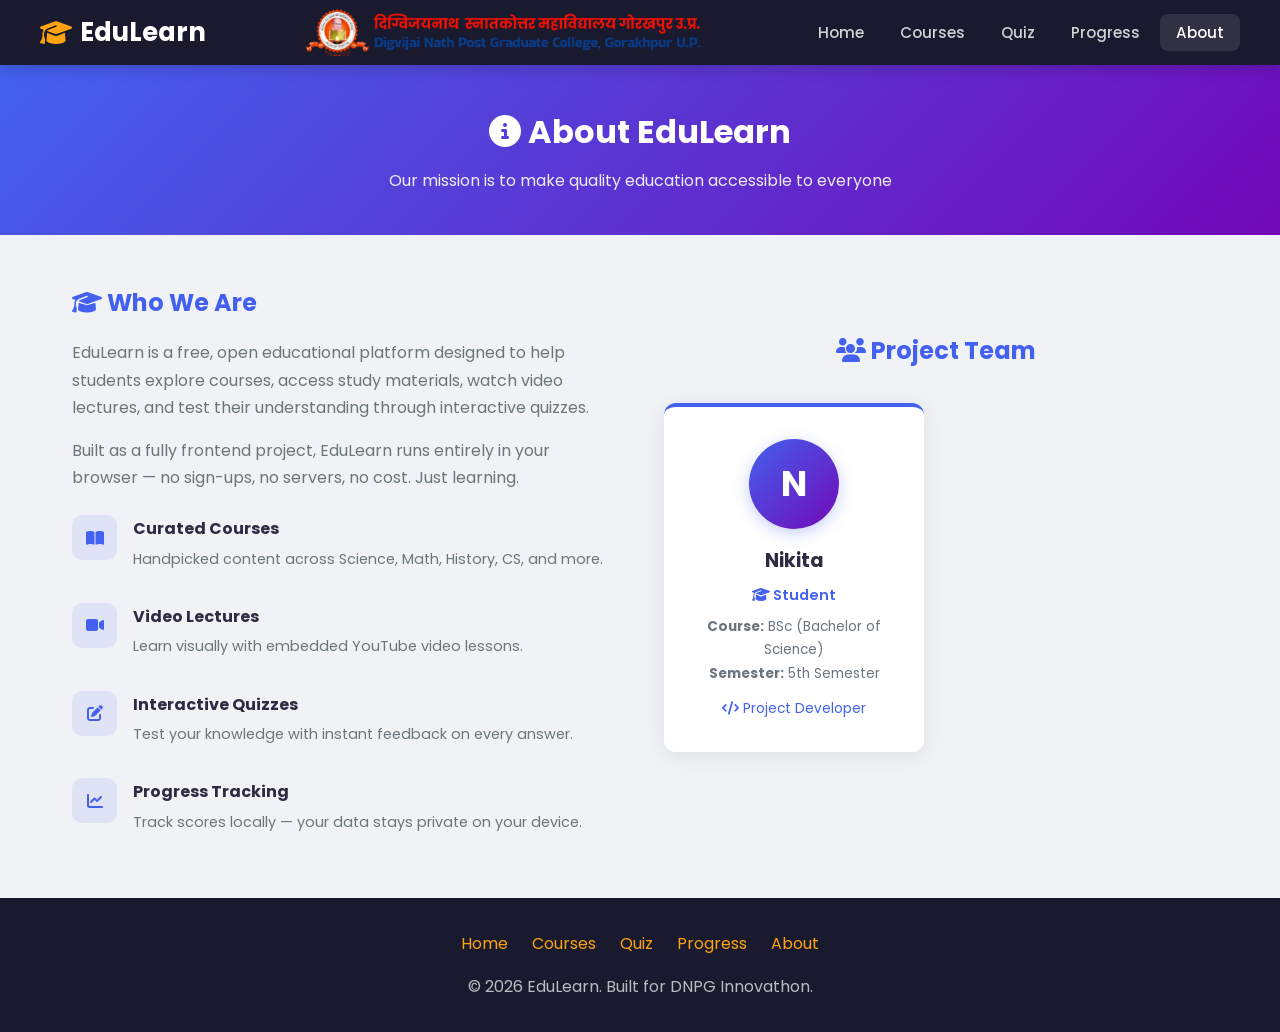
==== about.html @ 2ccb399f "Add files via upload" ====
<!DOCTYPE html>
<html lang="en">
<head>
  <meta charset="UTF-8" />
  <meta name="viewport" content="width=device-width, initial-scale=1.0" />
  <title>EduLearn — About Us</title>
  <link rel="stylesheet" href="style.css" />
  <link rel="stylesheet" href="https://cdnjs.cloudflare.com/ajax/libs/font-awesome/6.5.0/css/all.min.css" />
</head>
<body>
  <!-- College Top Bar -->
  <!-- <div class="top-bar">
    <div class="container">
      <img src="college-logo.png" alt="College Logo" class="college-logo" />
      <span class="college-name">
        दिग्विजयनाथ स्नातकोत्तर महाविद्यालय, गोरखपुर उ.प्र.
        <small>Digvijai Nath Post Graduate College, Gorakhpur U.P.</small>
      </span>
    </div>
  </div> -->

  <nav class="navbar">
    <div class="container">
      <a href="index.html" class="logo"><i class="fas fa-graduation-cap"></i> EduLearn</a>
      <img src="college-logo.png" alt="College Logo" class="college-logo" />
      <button class="hamburger" aria-label="Menu">
        <span></span><span></span><span></span>
      </button>
      <ul class="nav-links">
        <li><a href="index.html">Home</a></li>
        <li><a href="courses.html">Courses</a></li>
        <li><a href="quiz.html">Quiz</a></li>
        <li><a href="progress.html">Progress</a></li>
        <li><a href="about.html">About</a></li>
      </ul>
    </div>
  </nav>

  <div class="page-header">
    <h1><i class="fas fa-info-circle"></i> About EduLearn</h1>
    <p>Our mission is to make quality education accessible to everyone</p>
  </div>

  <main>
    <section class="section">
      <div class="about-content">
        <!-- Left: About Text -->
        <div class="about-text">
          <h2><i class="fas fa-graduation-cap"></i> Who We Are</h2>
          <p>
            EduLearn is a free, open educational platform designed to help students 
            explore courses, access study materials, watch video lectures, and test 
            their understanding through interactive quizzes.
          </p>
          <p>
            Built as a fully frontend project, EduLearn runs entirely in your browser 
            — no sign-ups, no servers, no cost. Just learning.
          </p>

          <div class="features-list">
            <div class="feature-item">
              <div class="feature-icon"><i class="fas fa-book-open"></i></div>
              <div>
                <h4>Curated Courses</h4>
                <p>Handpicked content across Science, Math, History, CS, and more.</p>
              </div>
            </div>
            <div class="feature-item">
              <div class="feature-icon"><i class="fas fa-video"></i></div>
              <div>
                <h4>Video Lectures</h4>
                <p>Learn visually with embedded YouTube video lessons.</p>
              </div>
            </div>
            <div class="feature-item">
              <div class="feature-icon"><i class="fas fa-pen-to-square"></i></div>
              <div>
                <h4>Interactive Quizzes</h4>
                <p>Test your knowledge with instant feedback on every answer.</p>
              </div>
            </div>
            <div class="feature-item">
              <div class="feature-icon"><i class="fas fa-chart-line"></i></div>
              <div>
                <h4>Progress Tracking</h4>
                <p>Track scores locally — your data stays private on your device.</p>
              </div>
            </div>
          </div>
        </div>

        <!-- Right: Contact Form -->
        <!-- <div class="contact-card">
          <h2><i class="fas fa-envelope"></i> Contact Us</h2>
          <form onsubmit="handleContact(event)">
            <div class="form-group">
              <label for="name">Your Name</label>
              <input type="text" id="name" placeholder="Enter your name" required />
            </div>
            <div class="form-group">
              <label for="email">Email Address</label>
              <input type="email" id="email" placeholder="Enter your email" required />
            </div>
            <div class="form-group">
              <label for="subject">Subject</label>
              <input type="text" id="subject" placeholder="What's this about?" required />
            </div>
            <div class="form-group">
              <label for="message">Message</label>
              <textarea id="message" placeholder="Write your message here..." required></textarea>
            </div>
            <button type="submit" class="btn btn-primary" style="width:100%; justify-content:center;">
              <i class="fas fa-paper-plane"></i> Send Message
            </button>
          </form>
        </div>
      </div> -->

      <!-- Team Members -->
      <div class="team-section">
        <h2><i class="fas fa-users"></i> Project Team</h2>
        <div class="team-grid">
          <div class="team-card">
            <div class="team-avatar">N</div>
            <h3>Nikita</h3>
            <p class="team-role"><i class="fas fa-graduation-cap"></i> Student</p>
            <p class="team-detail"><strong>Course:</strong> BSc (Bachelor of Science)</p>
            <p class="team-detail"><strong>Semester:</strong> 5th Semester</p>
            <p class="team-detail" style="margin-top:0.75rem; color:var(--primary);">
              <i class="fas fa-code"></i> Project Developer
            </p>
          </div>
        </div>
      </div>
    </section>
  </main>

  <footer>
    <div class="footer-content">
      <div class="footer-links">
        <a href="index.html">Home</a>
        <a href="courses.html">Courses</a>
        <a href="quiz.html">Quiz</a>
        <a href="progress.html">Progress</a>
        <a href="about.html">About</a>
      </div>
      <p>&copy; 2026 EduLearn. Built for DNPG Innovathon.</p>
    </div>
  </footer>

  <script src="data.js"></script>
  <script src="script.js"></script>
</body>
</html>
---- style.css ----
/* ===== RESET & BASE ===== */
@import url('https://fonts.googleapis.com/css2?family=Poppins:wght@300;400;500;600;700&display=swap');

* { margin: 0; padding: 0; box-sizing: border-box; }

/* ===== COLLEGE TOP BAR ===== */
.top-bar {
  background: linear-gradient(135deg, #0d1b2a 0%, #1b2838 100%);
  color: #fff;
  padding: 0.6rem 2rem;
  border-bottom: 3px solid var(--accent, #fca311);
}

.top-bar .container {
  max-width: 1200px;
  margin: 0 auto;
  display: flex;
  align-items: center;
  justify-content: center;
  gap: 0.75rem;
}

.college-logo {
  width: 400px;
  height: 400px;
  /* border-radius: 50%; */
  object-fit: contain;
  /* background: #fff; */
  /* padding: 3px; */
  align-items: center;
  flex-shrink: 0;
}

.college-name {
  font-size: 1.15rem;
  font-weight: 700;
  letter-spacing: 0.5px;
  text-transform: uppercase;
  text-align: center;
}

.college-name small {
  display: block;
  font-size: 0.7rem;
  font-weight: 400;
  letter-spacing: 0.3px;
  opacity: 0.8;
  text-transform: none;
  margin-top: 2px;
}

/* ===== TEAM MEMBERS ===== */
.team-section {
  margin-top: 3rem;
}

.team-section h2 {
  text-align: center;
  margin-bottom: 2rem;
  color: var(--primary);
}

.team-grid {
  display: grid;
  grid-template-columns: repeat(auto-fill, minmax(260px, 1fr));
  gap: 1.5rem;
  justify-items: center;
}

.team-card {
  background: var(--card);
  border-radius: var(--radius);
  padding: 2rem 1.5rem;
  text-align: center;
  box-shadow: var(--shadow);
  transition: var(--transition);
  width: 100%;
  max-width: 320px;
  border-top: 4px solid var(--primary);
}

.team-card:hover {
  transform: translateY(-5px);
  box-shadow: 0 12px 30px rgba(0,0,0,0.12);
}

.team-avatar {
  width: 90px;
  height: 90px;
  border-radius: 50%;
  background: linear-gradient(135deg, var(--primary), #7209b7);
  color: #fff;
  display: flex;
  align-items: center;
  justify-content: center;
  font-size: 2.2rem;
  font-weight: 700;
  margin: 0 auto 1rem;
  box-shadow: 0 4px 15px rgba(67,97,238,0.3);
}

.team-card h3 {
  font-size: 1.2rem;
  margin-bottom: 0.3rem;
}

.team-card .team-role {
  color: var(--primary);
  font-weight: 600;
  font-size: 0.9rem;
  margin-bottom: 0.5rem;
}

.team-card .team-detail {
  color: var(--text-light);
  font-size: 0.85rem;
}

:root {
  --primary: #4361ee;
  --primary-dark: #3a56d4;
  --secondary: #f72585;
  --accent: #fca311;
  --bg: #f0f2f5;
  --card: #ffffff;
  --text: #2b2d42;
  --text-light: #6c757d;
  --dark: #1a1a2e;
  --success: #06d6a0;
  --danger: #ef476f;
  --radius: 12px;
  --shadow: 0 4px 20px rgba(0,0,0,0.08);
  --transition: all 0.3s ease;
}

html { scroll-behavior: smooth; }

body {
  font-family: 'Poppins', sans-serif;
  background: var(--bg);
  color: var(--text);
  line-height: 1.7;
  min-height: 100vh;
  display: flex;
  flex-direction: column;
}

a { text-decoration: none; color: inherit; }
ul { list-style: none; }
img { max-width: 100%; display: block; }

main { flex: 1; }

/* ===== NAVBAR ===== */
.navbar {
  background: var(--dark);
  padding: 0 2rem;
  position: sticky;
  top: 0;
  z-index: 1000;
  box-shadow: 0 2px 15px rgba(0,0,0,0.2);
}

.navbar .container {
  max-width: 1200px;
  margin: 0 auto;
  display: flex;
  justify-content: space-between;
  align-items: center;
  height: 65px;
}

.logo {
  font-size: 1.6rem;
  font-weight: 700;
  color: #fff;
  display: flex;
  align-items: center;
  gap: 0.5rem;
}

.logo i { color: var(--accent); }

.nav-links {
  display: flex;
  gap: 0.25rem;
}

.nav-links a {
  color: rgba(255,255,255,0.8);
  padding: 0.5rem 1rem;
  border-radius: 8px;
  font-weight: 500;
  font-size: 0.95rem;
  transition: var(--transition);
}

.nav-links a:hover,
.nav-links a.active {
  color: #fff;
  background: rgba(255,255,255,0.1);
}

.hamburger {
  display: none;
  flex-direction: column;
  gap: 5px;
  cursor: pointer;
  background: none;
  border: none;
  padding: 5px;
}

.hamburger span {
  display: block;
  width: 25px;
  height: 3px;
  background: #fff;
  border-radius: 3px;
  transition: var(--transition);
}

/* ===== HERO ===== */
.hero {
  background: linear-gradient(135deg, var(--primary) 0%, #7209b7 100%);
  color: #fff;
  padding: 5rem 2rem;
  text-align: center;
  position: relative;
  overflow: hidden;
}

.hero::before {
  content: '';
  position: absolute;
  top: -50%;
  left: -50%;
  width: 200%;
  height: 200%;
  background: radial-gradient(circle, rgba(255,255,255,0.05) 1px, transparent 1px);
  background-size: 30px 30px;
  animation: drift 20s linear infinite;
}

@keyframes drift {
  0% { transform: translate(0, 0); }
  100% { transform: translate(30px, 30px); }
}

.hero-content {
  position: relative;
  max-width: 700px;
  margin: 0 auto;
}

.hero h1 {
  font-size: 3rem;
  font-weight: 700;
  margin-bottom: 1rem;
  line-height: 1.2;
}

.hero p {
  font-size: 1.2rem;
  opacity: 0.9;
  margin-bottom: 2rem;
}

.hero-buttons {
  display: flex;
  gap: 1rem;
  justify-content: center;
  flex-wrap: wrap;
}

/* ===== BUTTONS ===== */
.btn {
  display: inline-flex;
  align-items: center;
  gap: 0.5rem;
  padding: 0.75rem 1.75rem;
  border-radius: 50px;
  font-weight: 600;
  font-size: 1rem;
  border: none;
  cursor: pointer;
  transition: var(--transition);
  font-family: inherit;
}

.btn-primary {
  background: var(--accent);
  color: var(--dark);
}

.btn-primary:hover {
  background: #e59500;
  transform: translateY(-2px);
  box-shadow: 0 5px 15px rgba(252,163,17,0.4);
}

.btn-secondary {
  background: rgba(255,255,255,0.15);
  color: #fff;
  border: 2px solid rgba(255,255,255,0.3);
}

.btn-secondary:hover {
  background: rgba(255,255,255,0.25);
  transform: translateY(-2px);
}

.btn-sm {
  padding: 0.5rem 1.25rem;
  font-size: 0.9rem;
}

.btn-success { background: var(--success); color: #fff; }
.btn-danger  { background: var(--danger); color: #fff; }

/* ===== SECTIONS ===== */
.section {
  max-width: 1200px;
  margin: 0 auto;
  padding: 3rem 2rem;
}

.section-title {
  text-align: center;
  margin-bottom: 2.5rem;
}

.section-title h2 {
  font-size: 2rem;
  color: var(--text);
  margin-bottom: 0.5rem;
}

.section-title p {
  color: var(--text-light);
  font-size: 1.05rem;
}

/* ===== STATS BAR ===== */
.stats-bar {
  background: var(--card);
  box-shadow: var(--shadow);
  border-radius: var(--radius);
  display: grid;
  grid-template-columns: repeat(auto-fit, minmax(150px, 1fr));
  gap: 1rem;
  padding: 2rem;
  margin-top: -2rem;
  position: relative;
  z-index: 10;
}

.stat-item {
  text-align: center;
}

.stat-item i {
  font-size: 1.5rem;
  color: var(--primary);
  margin-bottom: 0.5rem;
}

.stat-item h3 {
  font-size: 1.8rem;
  color: var(--primary);
}

.stat-item p {
  font-size: 0.85rem;
  color: var(--text-light);
}

/* ===== COURSE CARDS ===== */
.courses-grid {
  display: grid;
  grid-template-columns: repeat(auto-fill, minmax(300px, 1fr));
  gap: 1.5rem;
}

.course-card {
  background: var(--card);
  border-radius: var(--radius);
  overflow: hidden;
  box-shadow: var(--shadow);
  transition: var(--transition);
  display: flex;
  flex-direction: column;
}

.course-card:hover {
  transform: translateY(-6px);
  box-shadow: 0 12px 30px rgba(0,0,0,0.12);
}

.course-card .card-img {
  height: 180px;
  overflow: hidden;
  position: relative;
}

.course-card .card-img img {
  width: 100%;
  height: 100%;
  object-fit: cover;
  transition: transform 0.4s;
}

.course-card:hover .card-img img {
  transform: scale(1.05);
}

.card-badge {
  position: absolute;
  top: 12px;
  left: 12px;
  background: var(--accent);
  color: var(--dark);
  padding: 0.25rem 0.75rem;
  border-radius: 50px;
  font-size: 0.75rem;
  font-weight: 600;
}

.card-body {
  padding: 1.25rem;
  flex: 1;
  display: flex;
  flex-direction: column;
}

.card-body h3 {
  font-size: 1.15rem;
  margin-bottom: 0.5rem;
}

.card-body p {
  color: var(--text-light);
  font-size: 0.9rem;
  flex: 1;
}

.card-meta {
  display: flex;
  justify-content: space-between;
  align-items: center;
  margin-top: 1rem;
  padding-top: 1rem;
  border-top: 1px solid #eee;
  font-size: 0.85rem;
  color: var(--text-light);
}

.card-meta i { margin-right: 0.25rem; }

/* ===== COURSE DETAIL ===== */
.course-hero {
  background: linear-gradient(135deg, var(--primary) 0%, #7209b7 100%);
  color: #fff;
  padding: 3rem 2rem;
}

.course-hero-inner {
  max-width: 1200px;
  margin: 0 auto;
}

.course-hero h1 {
  font-size: 2.2rem;
  margin-bottom: 0.5rem;
}

.course-hero p {
  opacity: 0.9;
  font-size: 1.1rem;
}

.course-meta-bar {
  display: flex;
  gap: 2rem;
  margin-top: 1rem;
  flex-wrap: wrap;
  font-size: 0.95rem;
}

.course-meta-bar span i { margin-right: 0.35rem; }

/* Tabs */
.tabs {
  display: flex;
  gap: 0;
  background: var(--card);
  border-radius: var(--radius) var(--radius) 0 0;
  overflow-x: auto;
  box-shadow: 0 2px 8px rgba(0,0,0,0.05);
}

.tab-btn {
  padding: 1rem 1.5rem;
  border: none;
  background: none;
  font-family: inherit;
  font-size: 0.95rem;
  font-weight: 500;
  cursor: pointer;
  color: var(--text-light);
  border-bottom: 3px solid transparent;
  white-space: nowrap;
  transition: var(--transition);
}

.tab-btn:hover { color: var(--primary); }

.tab-btn.active {
  color: var(--primary);
  border-bottom-color: var(--primary);
  background: rgba(67,97,238,0.05);
}

.tab-content { display: none; }
.tab-content.active { display: block; }

.tab-panel {
  background: var(--card);
  padding: 2rem;
  border-radius: 0 0 var(--radius) var(--radius);
  box-shadow: var(--shadow);
}

/* Topics List */
.topics-list {
  display: flex;
  flex-direction: column;
  gap: 0.75rem;
}

.topic-item {
  display: flex;
  align-items: center;
  gap: 0.75rem;
  padding: 0.75rem 1rem;
  background: var(--bg);
  border-radius: 8px;
  font-size: 0.95rem;
}

.topic-item i {
  color: var(--primary);
  font-size: 1.1rem;
}

/* Resources */
.resources-list {
  display: grid;
  grid-template-columns: repeat(auto-fill, minmax(250px, 1fr));
  gap: 1rem;
}

.resource-item {
  display: flex;
  align-items: center;
  gap: 1rem;
  padding: 1rem;
  background: var(--bg);
  border-radius: 8px;
  transition: var(--transition);
}

.resource-item:hover { background: #e8eaf0; }

.resource-item i {
  font-size: 1.5rem;
  color: var(--primary);
}

.resource-item span {
  font-weight: 500;
  font-size: 0.95rem;
}

/* Video */
.video-wrapper {
  position: relative;
  padding-bottom: 56.25%;
  height: 0;
  border-radius: var(--radius);
  overflow: hidden;
  background: #000;
}

.video-wrapper iframe {
  position: absolute;
  top: 0; left: 0;
  width: 100%;
  height: 100%;
  border: none;
}

/* ===== QUIZ ===== */
.quiz-container {
  max-width: 750px;
  margin: 0 auto;
}

.quiz-header {
  display: flex;
  justify-content: space-between;
  align-items: center;
  margin-bottom: 1.5rem;
  flex-wrap: wrap;
  gap: 1rem;
}

.quiz-progress-bar {
  width: 100%;
  height: 8px;
  background: #e0e0e0;
  border-radius: 50px;
  overflow: hidden;
  margin-bottom: 1.5rem;
}

.quiz-progress-fill {
  height: 100%;
  background: linear-gradient(90deg, var(--primary), var(--secondary));
  border-radius: 50px;
  transition: width 0.4s ease;
}

.quiz-card {
  background: var(--card);
  border-radius: var(--radius);
  padding: 2rem;
  box-shadow: var(--shadow);
}

.quiz-card h3 {
  font-size: 1.15rem;
  margin-bottom: 1.5rem;
  line-height: 1.5;
}

.quiz-card h3 .q-num {
  display: inline-block;
  background: var(--primary);
  color: #fff;
  width: 32px;
  height: 32px;
  border-radius: 50%;
  text-align: center;
  line-height: 32px;
  font-size: 0.85rem;
  margin-right: 0.75rem;
  vertical-align: middle;
}

.options-list {
  display: flex;
  flex-direction: column;
  gap: 0.75rem;
  margin-bottom: 1.5rem;
}

.option-btn {
  display: flex;
  align-items: center;
  gap: 0.75rem;
  padding: 1rem 1.25rem;
  background: var(--bg);
  border: 2px solid transparent;
  border-radius: 10px;
  cursor: pointer;
  font-family: inherit;
  font-size: 0.95rem;
  text-align: left;
  transition: var(--transition);
}

.option-btn:hover {
  border-color: var(--primary);
  background: rgba(67,97,238,0.05);
}

.option-btn.selected {
  border-color: var(--primary);
  background: rgba(67,97,238,0.1);
}

.option-btn.correct {
  border-color: var(--success);
  background: rgba(6,214,160,0.1);
}

.option-btn.wrong {
  border-color: var(--danger);
  background: rgba(239,71,111,0.1);
}

.option-btn .option-letter {
  width: 30px;
  height: 30px;
  border-radius: 50%;
  background: #ddd;
  display: flex;
  align-items: center;
  justify-content: center;
  font-weight: 600;
  font-size: 0.85rem;
  flex-shrink: 0;
}

.option-btn.selected .option-letter { background: var(--primary); color: #fff; }
.option-btn.correct .option-letter  { background: var(--success); color: #fff; }
.option-btn.wrong .option-letter    { background: var(--danger); color: #fff; }

.quiz-actions {
  display: flex;
  justify-content: space-between;
  align-items: center;
  gap: 1rem;
  flex-wrap: wrap;
}

/* Quiz Result */
.quiz-result {
  text-align: center;
  padding: 2rem;
}

.result-circle {
  width: 160px;
  height: 160px;
  border-radius: 50%;
  background: conic-gradient(var(--success) var(--percent, 0%), #e0e0e0 var(--percent, 0%));
  display: flex;
  align-items: center;
  justify-content: center;
  margin: 1.5rem auto;
  position: relative;
}

.result-circle::before {
  content: '';
  width: 130px;
  height: 130px;
  border-radius: 50%;
  background: var(--card);
  position: absolute;
}

.result-circle span {
  position: relative;
  font-size: 2rem;
  font-weight: 700;
  color: var(--primary);
}

.quiz-result h2 { margin-bottom: 0.5rem; }
.quiz-result p  { color: var(--text-light); margin-bottom: 1rem; }

/* ===== PROGRESS PAGE ===== */
.progress-grid {
  display: grid;
  grid-template-columns: repeat(auto-fill, minmax(300px, 1fr));
  gap: 1.5rem;
}

.progress-card {
  background: var(--card);
  border-radius: var(--radius);
  padding: 1.5rem;
  box-shadow: var(--shadow);
}

.progress-card h3 {
  font-size: 1.1rem;
  margin-bottom: 1rem;
  display: flex;
  align-items: center;
  gap: 0.5rem;
}

.progress-card h3 i { color: var(--primary); }

.progress-bar-container {
  background: #e0e0e0;
  border-radius: 50px;
  height: 12px;
  overflow: hidden;
  margin-bottom: 0.5rem;
}

.progress-bar-fill {
  height: 100%;
  background: linear-gradient(90deg, var(--primary), var(--success));
  border-radius: 50px;
  transition: width 0.6s ease;
}

.progress-score {
  text-align: right;
  font-size: 0.85rem;
  color: var(--text-light);
  font-weight: 500;
}

.progress-summary {
  background: var(--card);
  border-radius: var(--radius);
  padding: 2rem;
  box-shadow: var(--shadow);
  text-align: center;
  margin-bottom: 2rem;
}

.progress-summary h2 { margin-bottom: 1rem; }

.summary-stats {
  display: flex;
  justify-content: center;
  gap: 3rem;
  flex-wrap: wrap;
}

.summary-stat h3 { font-size: 2rem; color: var(--primary); }
.summary-stat p  { font-size: 0.85rem; color: var(--text-light); }

.no-progress {
  text-align: center;
  padding: 3rem;
  color: var(--text-light);
}

.no-progress i {
  font-size: 3rem;
  color: #ccc;
  margin-bottom: 1rem;
}

/* ===== ABOUT PAGE ===== */
.about-content {
  display: grid;
  grid-template-columns: 1fr 1fr;
  gap: 3rem;
  align-items: start;
}

.about-text h2 { margin-bottom: 1rem; color: var(--primary); }
.about-text p  { margin-bottom: 1rem; color: var(--text-light); }

.features-list {
  display: flex;
  flex-direction: column;
  gap: 1rem;
  margin-top: 1.5rem;
}

.feature-item {
  display: flex;
  gap: 1rem;
  align-items: flex-start;
}

.feature-icon {
  width: 45px;
  height: 45px;
  background: rgba(67,97,238,0.1);
  border-radius: 10px;
  display: flex;
  align-items: center;
  justify-content: center;
  color: var(--primary);
  flex-shrink: 0;
}

.feature-item h4 { margin-bottom: 0.25rem; }
.feature-item p  { font-size: 0.9rem; color: var(--text-light); }

/* Contact Form */
.contact-card {
  background: var(--card);
  border-radius: var(--radius);
  padding: 2rem;
  box-shadow: var(--shadow);
}

.contact-card h2 { margin-bottom: 1.5rem; color: var(--primary); }

.form-group {
  margin-bottom: 1.25rem;
}

.form-group label {
  display: block;
  margin-bottom: 0.4rem;
  font-weight: 500;
  font-size: 0.9rem;
}

.form-group input,
.form-group textarea {
  width: 100%;
  padding: 0.75rem 1rem;
  border: 2px solid #e0e0e0;
  border-radius: 8px;
  font-family: inherit;
  font-size: 0.95rem;
  transition: var(--transition);
  background: var(--bg);
}

.form-group input:focus,
.form-group textarea:focus {
  outline: none;
  border-color: var(--primary);
  background: #fff;
}

.form-group textarea { resize: vertical; min-height: 120px; }

/* ===== FOOTER ===== */
footer {
  background: var(--dark);
  color: rgba(255,255,255,0.7);
  text-align: center;
  padding: 2rem;
  margin-top: auto;
}

footer .footer-content {
  max-width: 1200px;
  margin: 0 auto;
}

footer a { color: var(--accent); }
footer a:hover { text-decoration: underline; }

.footer-links {
  display: flex;
  justify-content: center;
  gap: 1.5rem;
  margin-bottom: 1rem;
  flex-wrap: wrap;
}

/* ===== QUIZ SELECTOR ===== */
.quiz-selector {
  text-align: center;
  margin-bottom: 2rem;
}

.quiz-selector select {
  padding: 0.6rem 1.2rem;
  border-radius: 8px;
  border: 2px solid var(--primary);
  font-family: inherit;
  font-size: 1rem;
  background: var(--card);
  cursor: pointer;
  color: var(--text);
}

/* ===== PAGE HEADER ===== */
.page-header {
  background: linear-gradient(135deg, var(--primary) 0%, #7209b7 100%);
  color: #fff;
  padding: 2.5rem 2rem;
  text-align: center;
}

.page-header h1 { font-size: 2rem; }
.page-header p  { opacity: 0.9; margin-top: 0.5rem; }

/* ===== RESPONSIVE ===== */
@media (max-width: 768px) {
  .hero h1 { font-size: 2rem; }
  .hero p  { font-size: 1rem; }

  .hamburger { display: flex; }

  .nav-links {
    display: none;
    position: absolute;
    top: 65px;
    left: 0;
    right: 0;
    background: var(--dark);
    flex-direction: column;
    padding: 1rem;
    box-shadow: 0 5px 15px rgba(0,0,0,0.2);
  }

  .nav-links.open { display: flex; }
  .navbar .container { position: relative; }

  .about-content {
    grid-template-columns: 1fr;
  }

  .courses-grid {
    grid-template-columns: 1fr;
  }

  .stats-bar {
    grid-template-columns: repeat(2, 1fr);
  }

  .summary-stats { gap: 1.5rem; }
}

/* ===== ANIMATIONS ===== */
@keyframes fadeInUp {
  from { opacity: 0; transform: translateY(20px); }
  to   { opacity: 1; transform: translateY(0); }
}

.fade-in {
  animation: fadeInUp 0.5s ease forwards;
}

/* Toast notification */
.toast {
  position: fixed;
  bottom: 2rem;
  right: 2rem;
  background: var(--dark);
  color: #fff;
  padding: 1rem 1.5rem;
  border-radius: 10px;
  box-shadow: 0 5px 20px rgba(0,0,0,0.3);
  z-index: 9999;
  animation: slideIn 0.3s ease;
  font-size: 0.95rem;
}

.toast.success { border-left: 4px solid var(--success); }
.toast.error   { border-left: 4px solid var(--danger); }

@keyframes slideIn {
  from { transform: translateX(100%); opacity: 0; }
  to   { transform: translateX(0); opacity: 1; }
}
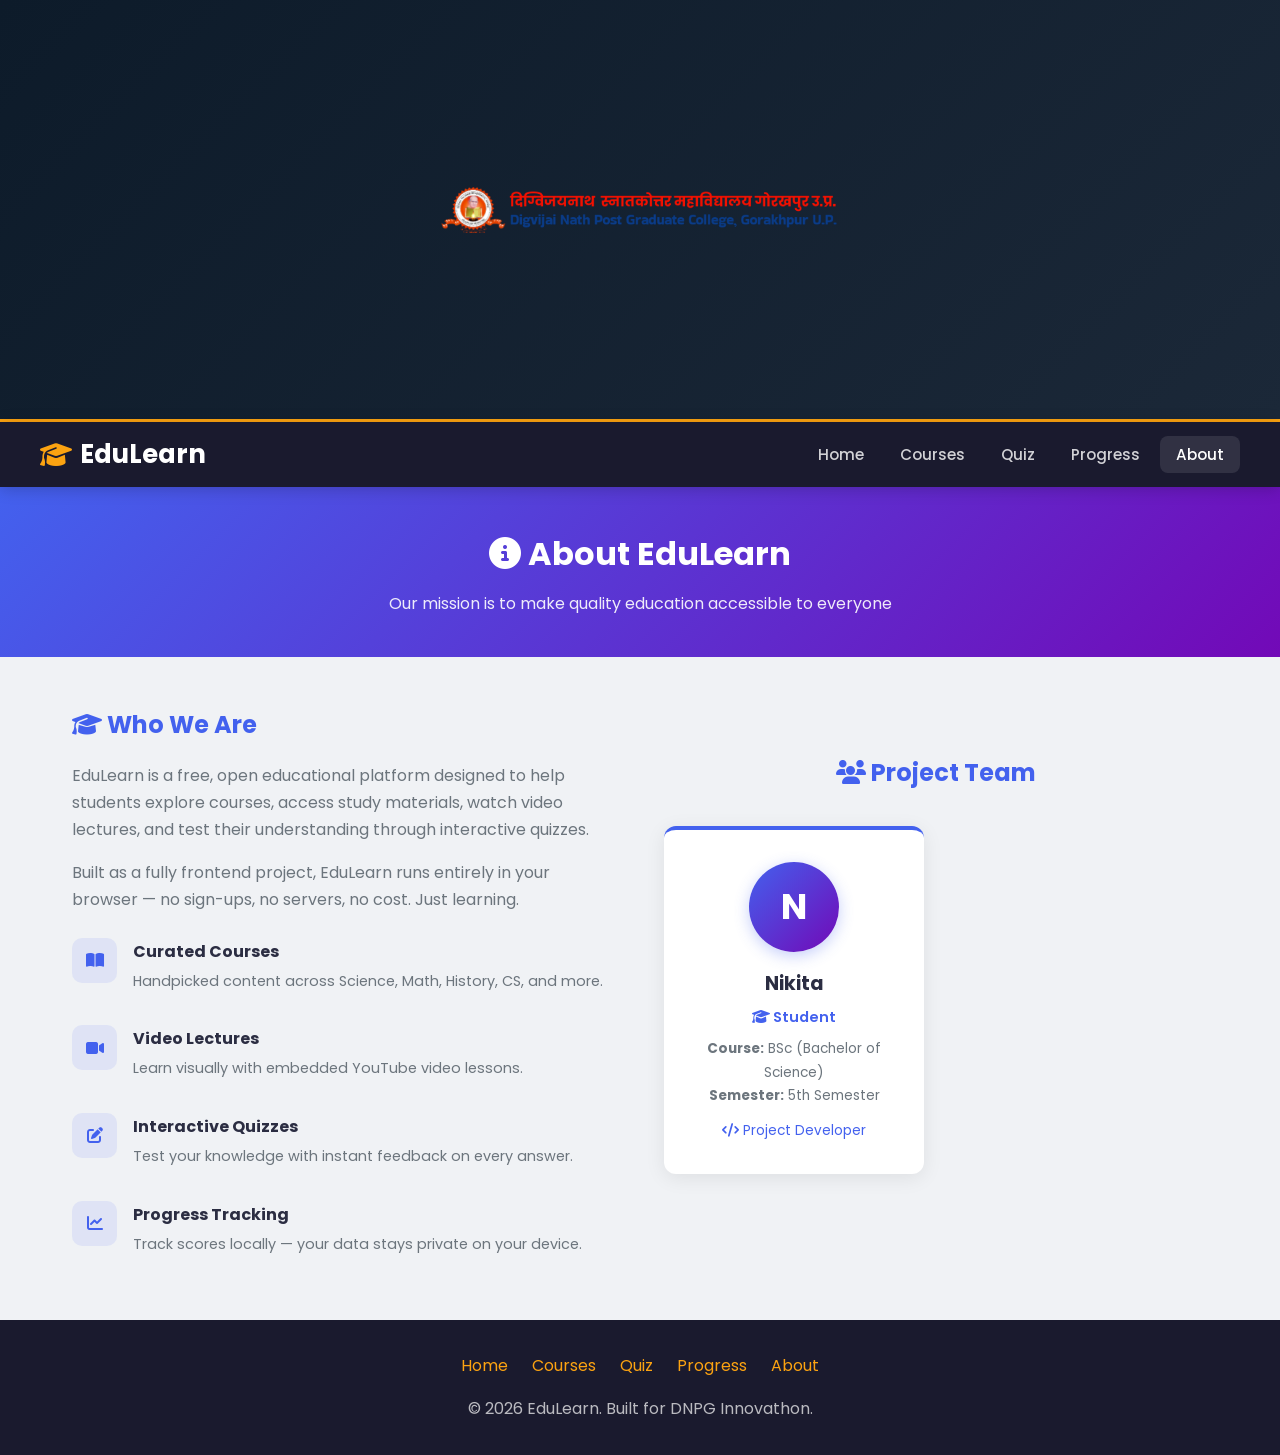
==== commit fcf0da15: "Comment out college name and logo in about.html Commented out college name and logo elements in the " ====
--- a/about.html
+++ b/about.html
@@ -9,20 +9,20 @@
 </head>
 <body>
   <!-- College Top Bar -->
-  <!-- <div class="top-bar">
+  <div class="top-bar">
     <div class="container">
       <img src="college-logo.png" alt="College Logo" class="college-logo" />
-      <span class="college-name">
-        दिग्विजयनाथ स्नातकोत्तर महाविद्यालय, गोरखपुर उ.प्र.
-        <small>Digvijai Nath Post Graduate College, Gorakhpur U.P.</small>
+      <!-- <span class="college-name"> -->
+        <!-- दिग्विजयनाथ स्नातकोत्तर महाविद्यालय, गोरखपुर उ.प्र. -->
+        <!-- <small>Digvijai Nath Post Graduate College, Gorakhpur U.P.</small> -->
       </span>
     </div>
-  </div> -->
+  </div>
 
   <nav class="navbar">
     <div class="container">
       <a href="index.html" class="logo"><i class="fas fa-graduation-cap"></i> EduLearn</a>
-      <img src="college-logo.png" alt="College Logo" class="college-logo" />
+      <!-- <img src="college-logo.png" alt="College Logo" class="college-logo" /> -->
       <button class="hamburger" aria-label="Menu">
         <span></span><span></span><span></span>
       </button>
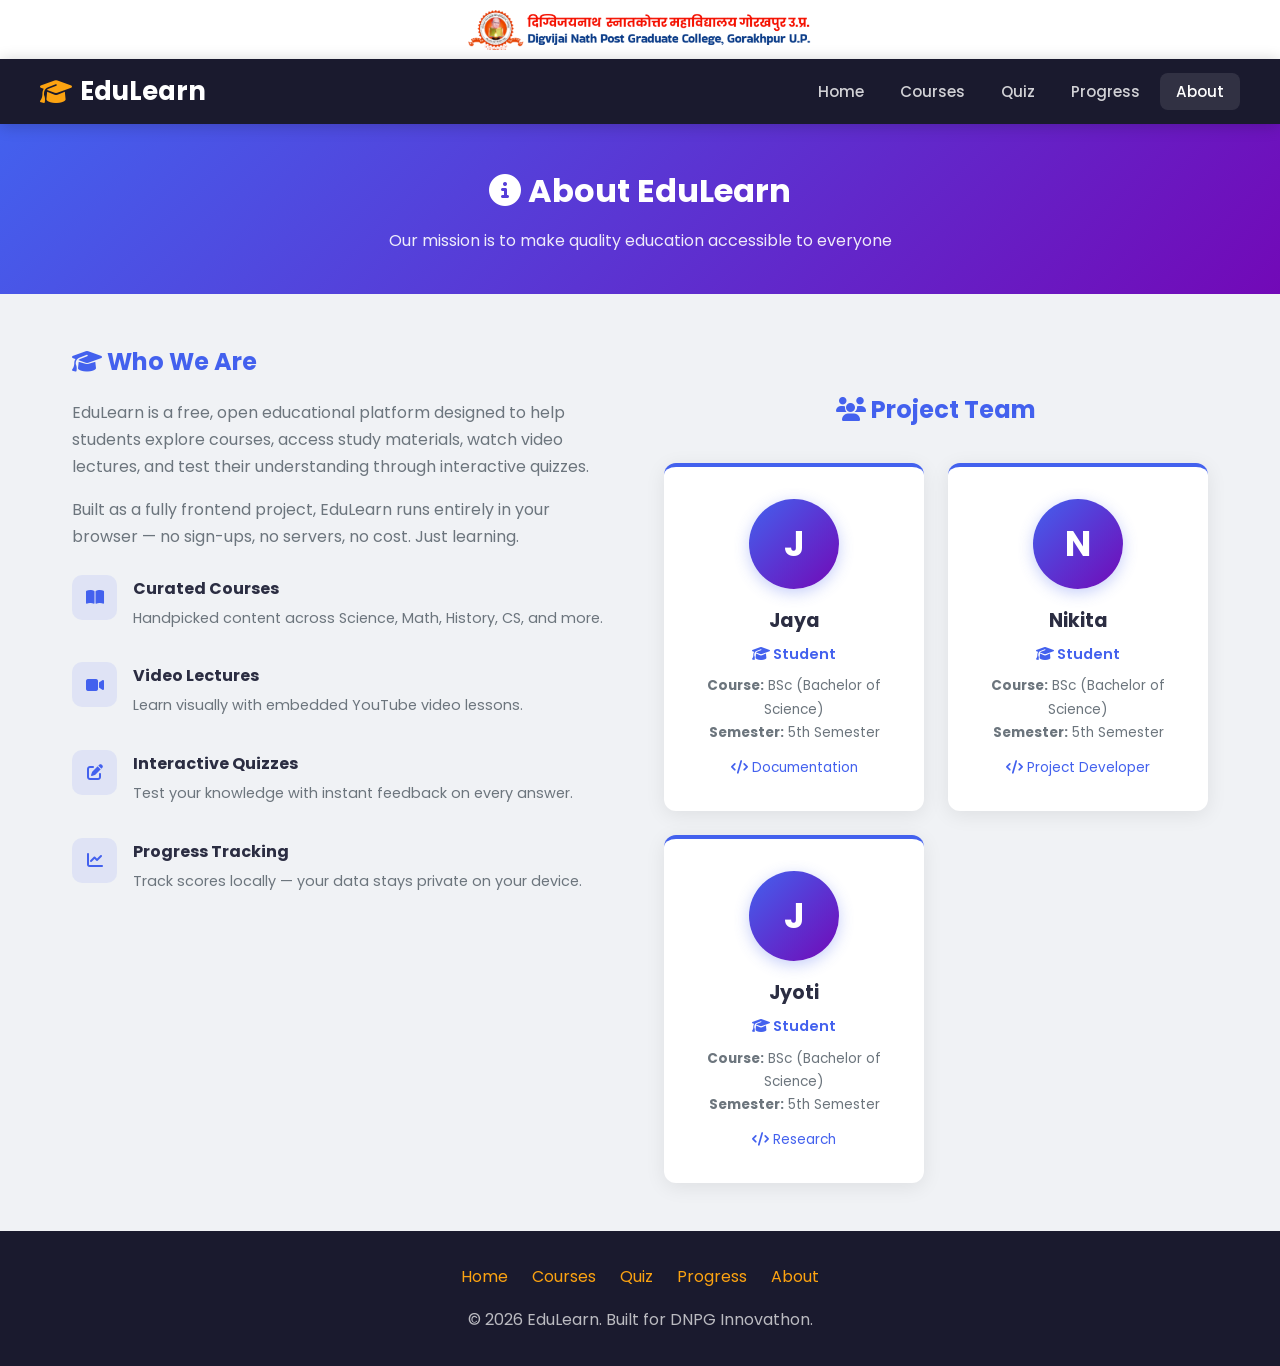
==== commit dfa14579: "Add team member details for Jaya and Jyoti" ====
--- a/about.html
+++ b/about.html
@@ -121,6 +121,16 @@
         <h2><i class="fas fa-users"></i> Project Team</h2>
         <div class="team-grid">
           <div class="team-card">
+            <div class="team-avatar">J</div>
+            <h3>Jaya</h3>
+            <p class="team-role"><i class="fas fa-graduation-cap"></i> Student</p>
+            <p class="team-detail"><strong>Course:</strong> BSc (Bachelor of Science)</p>
+            <p class="team-detail"><strong>Semester:</strong> 5th Semester</p>
+            <p class="team-detail" style="margin-top:0.75rem; color:var(--primary);">
+              <i class="fas fa-code"></i> Documentation
+            </p>
+          </div>
+          <div class="team-card">
             <div class="team-avatar">N</div>
             <h3>Nikita</h3>
             <p class="team-role"><i class="fas fa-graduation-cap"></i> Student</p>
@@ -128,6 +138,16 @@
             <p class="team-detail"><strong>Semester:</strong> 5th Semester</p>
             <p class="team-detail" style="margin-top:0.75rem; color:var(--primary);">
               <i class="fas fa-code"></i> Project Developer
+            </p>
+          </div>
+          <div class="team-card">
+            <div class="team-avatar">J</div>
+            <h3>Jyoti</h3>
+            <p class="team-role"><i class="fas fa-graduation-cap"></i> Student</p>
+            <p class="team-detail"><strong>Course:</strong> BSc (Bachelor of Science)</p>
+            <p class="team-detail"><strong>Semester:</strong> 5th Semester</p>
+            <p class="team-detail" style="margin-top:0.75rem; color:var(--primary);">
+              <i class="fas fa-code"></i> Research
             </p>
           </div>
         </div>
--- a/style.css
+++ b/style.css
@@ -5,10 +5,10 @@
 
 /* ===== COLLEGE TOP BAR ===== */
 .top-bar {
-  background: linear-gradient(135deg, #0d1b2a 0%, #1b2838 100%);
+  background: linear-gradient(135deg, #ffffff 0%, #ffffff 100%);
   color: #fff;
-  padding: 0.6rem 2rem;
-  border-bottom: 3px solid var(--accent, #fca311);
+  padding: 0.6rem 0.6rem;
+  /* border-bottom: 0px solid var(--accent, #fca311); */
 }
 
 .top-bar .container {
@@ -22,7 +22,7 @@
 
 .college-logo {
   width: 400px;
-  height: 400px;
+  height: 40px;
   /* border-radius: 50%; */
   object-fit: contain;
   /* background: #fff; */
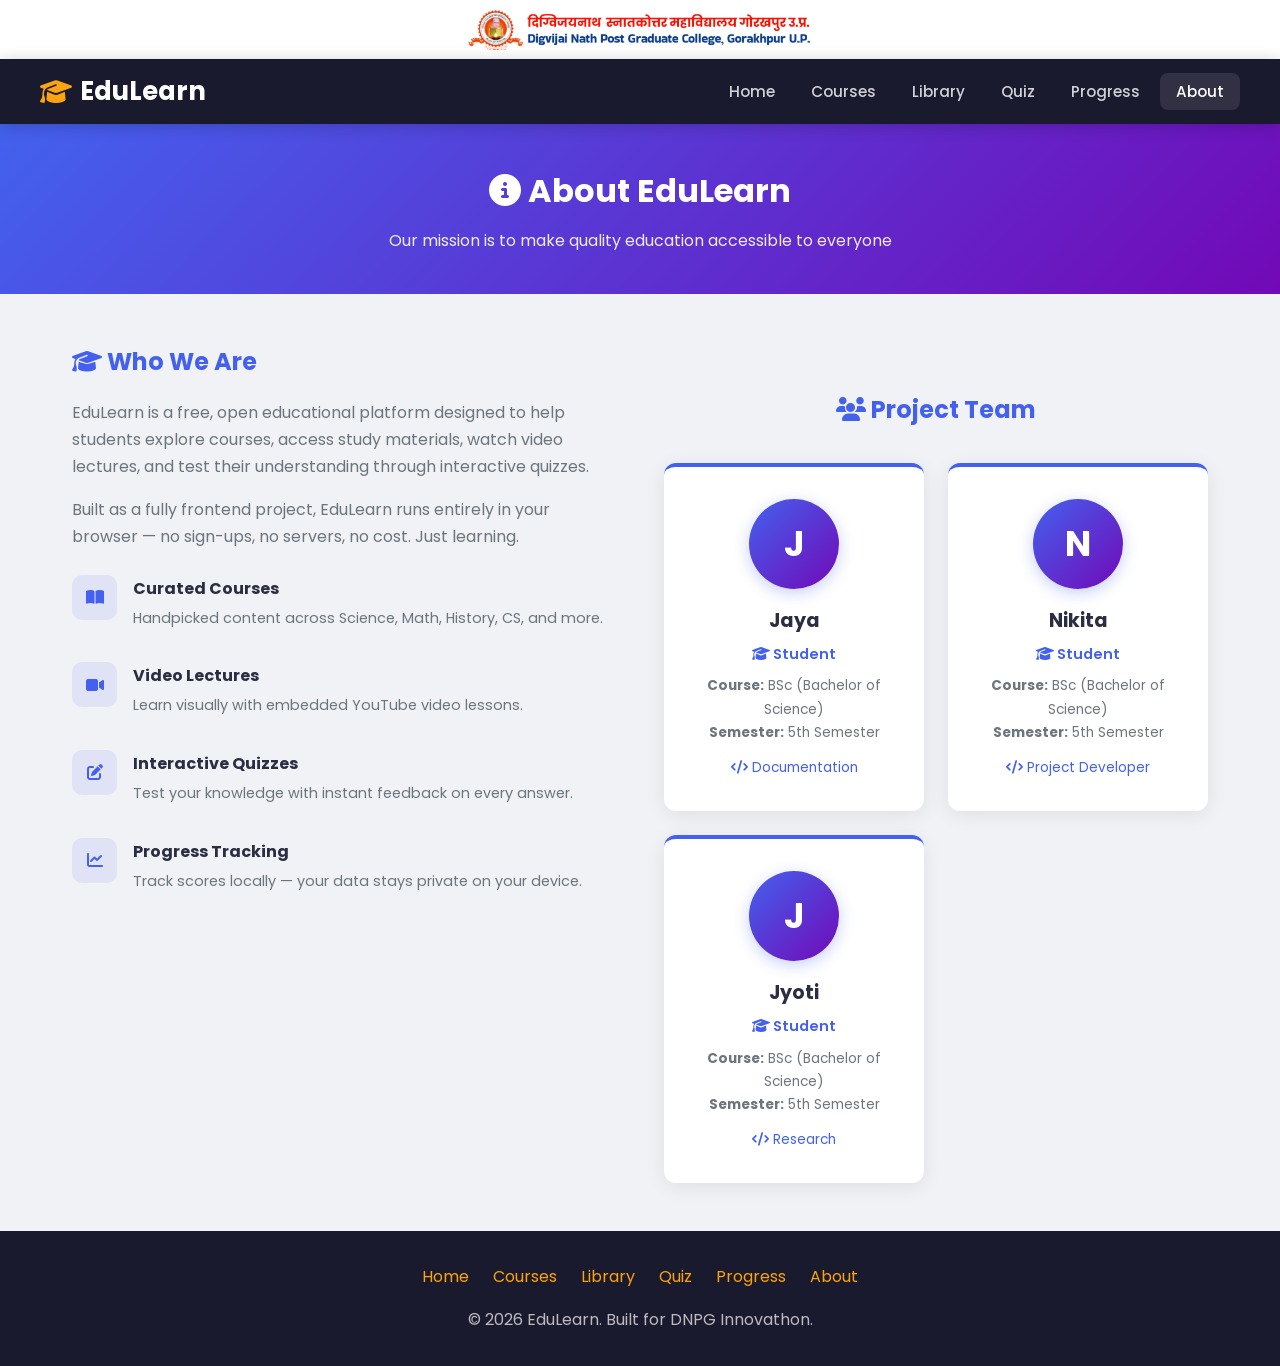
==== commit f19aa861: "Update about.html" ====
--- a/about.html
+++ b/about.html
@@ -29,6 +29,7 @@
       <ul class="nav-links">
         <li><a href="index.html">Home</a></li>
         <li><a href="courses.html">Courses</a></li>
+        <li><a href="library.html">Library</a></li>
         <li><a href="quiz.html">Quiz</a></li>
         <li><a href="progress.html">Progress</a></li>
         <li><a href="about.html">About</a></li>
@@ -160,6 +161,7 @@
       <div class="footer-links">
         <a href="index.html">Home</a>
         <a href="courses.html">Courses</a>
+        <a href="library.html">Library</a>
         <a href="quiz.html">Quiz</a>
         <a href="progress.html">Progress</a>
         <a href="about.html">About</a>
